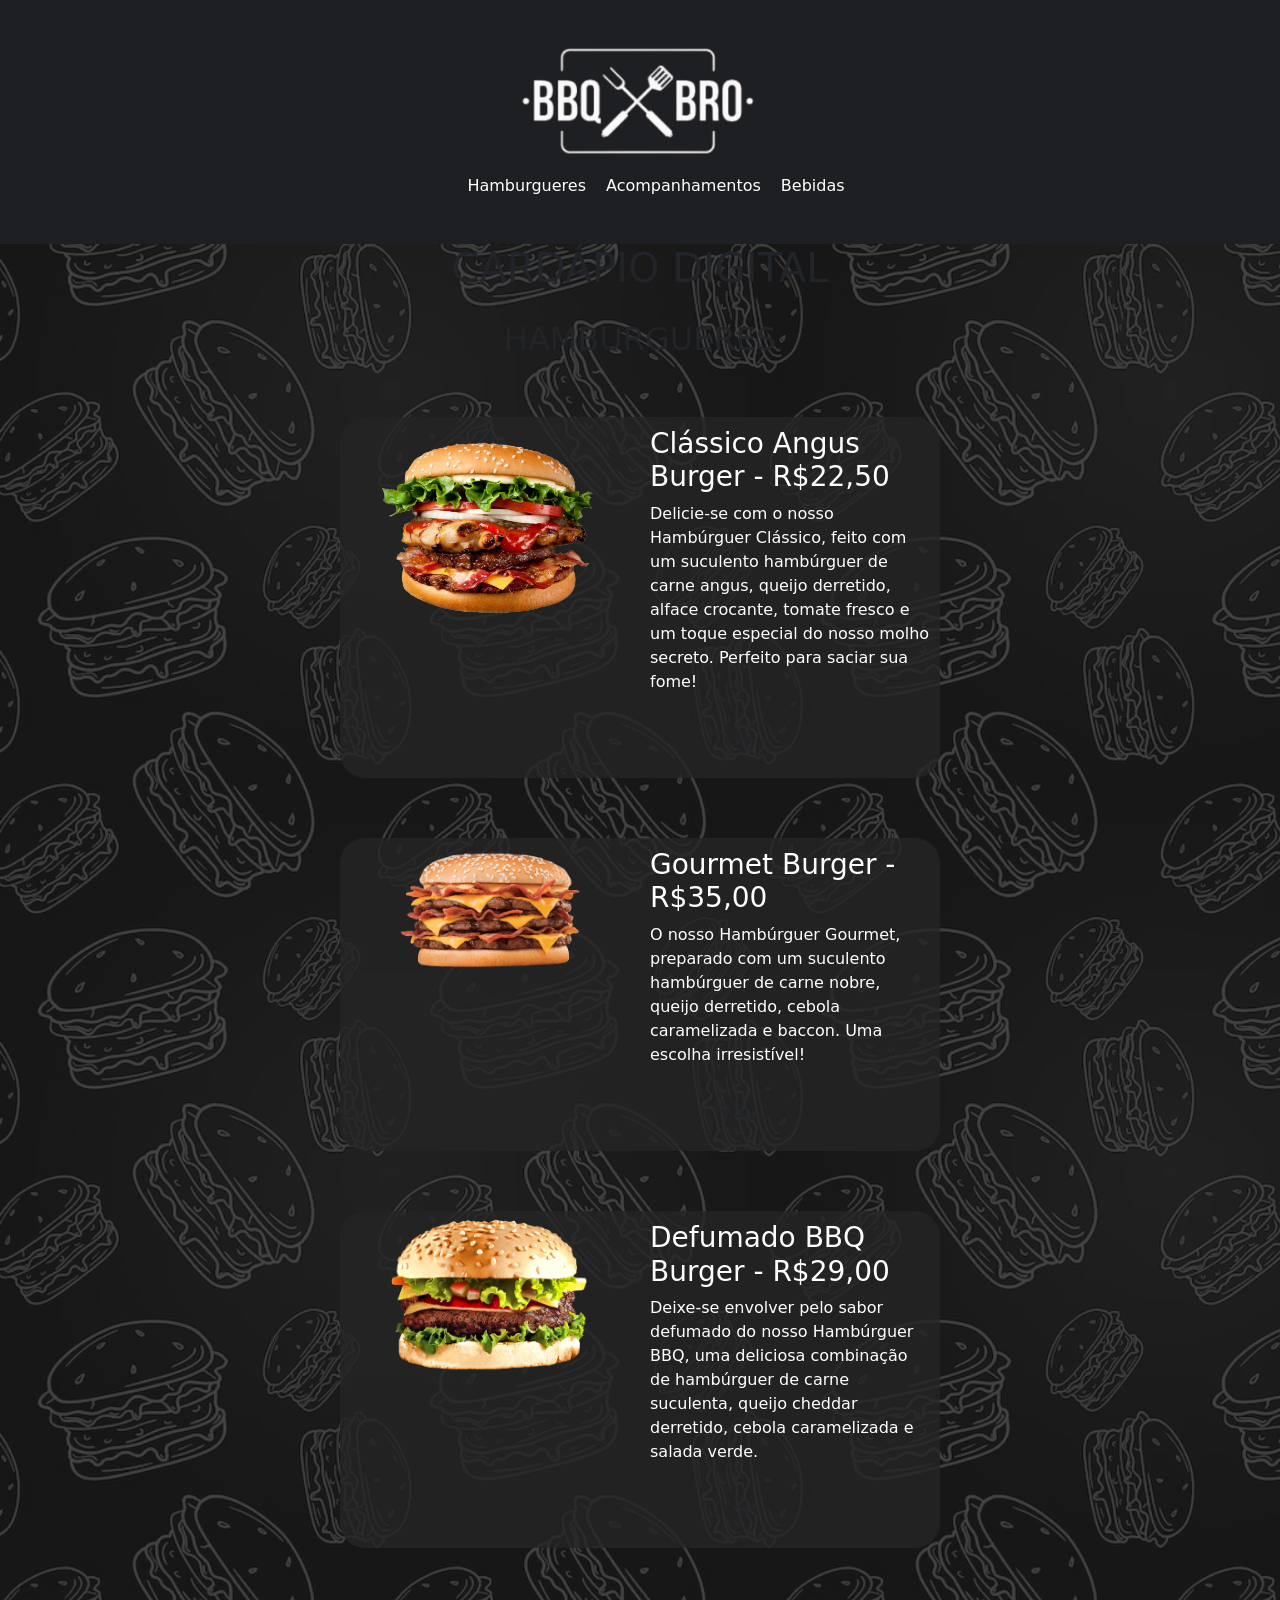
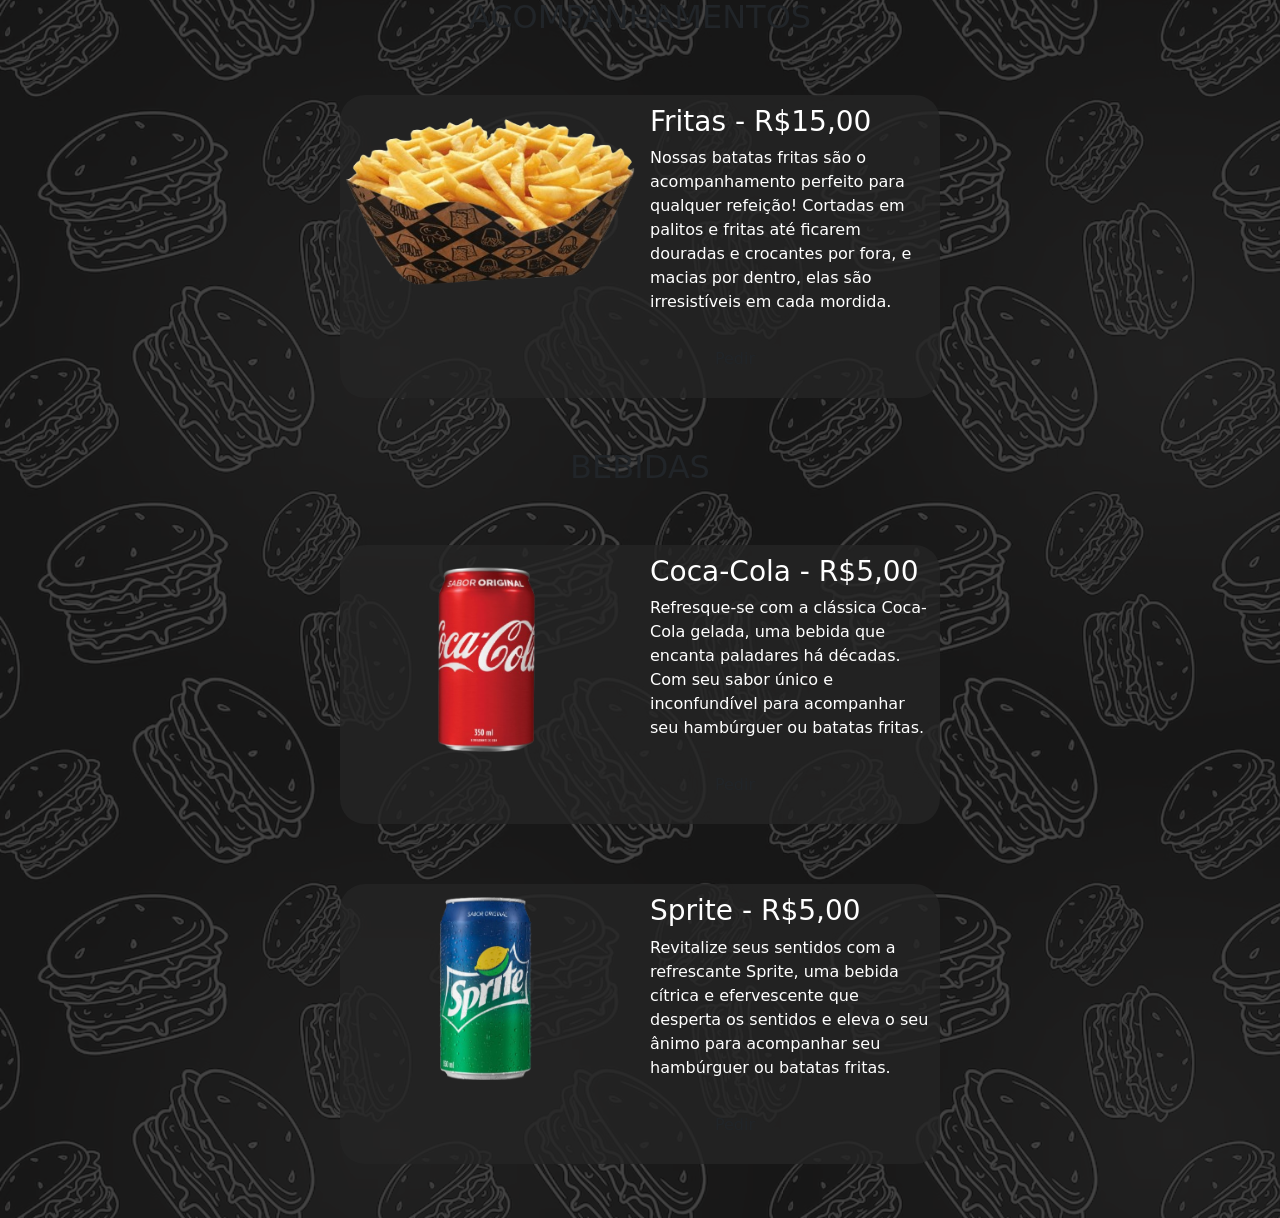
==== index.html @ b1266b19 "Update Bootstrap CSS version and clean up HTML structure" ====
<!DOCTYPE html>
<html lang="pt-br">

<head>
    <meta charset="UTF-8">
    <meta http-equiv="X-UA-Compatible" content="IE=edge">
    <meta name="viewport" content="width=device-width, initial-scale=1.0">
    <link href="https://cdn.jsdelivr.net/npm/bootstrap@5.0.2/dist/css/bootstrap.min.css" rel="stylesheet" integrity="sha384-EVSTQN3/azprG1Anm3QDgpJLIm9Nao0Yz1ztcQTwFspd3yD65VohhpuuCOmLASjC" crossorigin="anonymous">
    <link rel="stylesheet" href="style.css">

    <title>Cardápio Digital Live 13</title>
</head>

<body>

    <header>
        <img class="logo" src="imagens/logo.png" alt="Logo">
        <nav>
            <ul>
                <li><a href="#">Hamburgueres</a></li>
                <li><a href="#">Acompanhamentos</a></li>
                <li><a href="#">Bebidas</a></li>
            </ul>
        </nav>
    </header>


    <h1>CARDÁPIO DIGITAL</h1>
    <h2 id="burguer">HAMBURGUERES</h2>

    <div class="boxProduto">
        <div class="boxImg">  
            <img src="imagens/burger01.png">   
        </div>
        <div class="boxTexto">
            <h3>Clássico Angus Burger - R$22,50</h3>
            <p>
                Delicie-se com o nosso Hambúrguer Clássico, feito com um suculento hambúrguer de carne angus, queijo derretido, alface crocante, tomate fresco e um toque especial do nosso molho secreto. Perfeito para saciar sua fome!
            </p>
            <button class="btn">Pedir</button>
        </div>
    </div>

    <div class="boxProduto">
        <div class="boxImg">  
            <img src="imagens/burger02.png">   
        </div>
        <div class="boxTexto">
            <h3>Gourmet Burger - R$35,00</h3>
            <p>
                O nosso Hambúrguer Gourmet, preparado com um suculento hambúrguer de carne nobre, queijo derretido, cebola caramelizada e baccon. Uma escolha irresistível!
            </p>
            <button class="btn">Pedir</button>
        </div>
    </div>

    <div class="boxProduto">
        <div class="boxImg">  
            <img src="imagens/burger03.png">   
        </div>
        <div class="boxTexto">
            <h3>Defumado BBQ Burger - R$29,00</h3>
            <p>
                Deixe-se envolver pelo sabor defumado do nosso Hambúrguer BBQ, uma deliciosa combinação de hambúrguer de carne suculenta, queijo cheddar derretido, cebola caramelizada e salada verde.
            </p>
            <button class="btn">Pedir</button>
        </div>
    </div>
 
    <h2 id="acompanhamentos">ACOMPANHAMENTOS  </h2>
    <div class="boxProduto">
        <div class="boxImg">  
            <img src="imagens/acomp01.png">   
        </div>
        <div class="boxTexto">
            <h3> Fritas - R$15,00</h3>
            <p>
                Nossas batatas fritas são o acompanhamento perfeito para qualquer refeição! Cortadas em palitos e fritas até ficarem douradas e crocantes por fora, e macias por dentro, elas são irresistíveis em cada mordida. 
            </p>
            <button class="btn">Pedir</button>
        </div>
    </div>

    <h2 id="bebidas">BEBIDAS</h2>
    <div class="boxProduto">
        <div class="boxImg boxBebida">  
            <img src="imagens/bebida01.png">   
        </div>
        <div class="boxTexto boxBebida">
            <h3>Coca-Cola - R$5,00</h3>
            <p>
                Refresque-se com a clássica Coca-Cola gelada, uma bebida que encanta paladares há décadas. Com seu sabor único e inconfundível para acompanhar seu hambúrguer ou batatas fritas.
            </p>
            <button class="btn">Pedir</button>
        </div>
    </div>

    <div class="boxProduto">
        <div class="boxImg">  
            <img src="imagens/bebida02.png">   
        </div>
        <div class="boxTexto">
            <h3>Sprite - R$5,00</h3>
            <p>
                Revitalize seus sentidos com a refrescante Sprite, uma bebida cítrica e efervescente que desperta os sentidos e eleva o seu ânimo para acompanhar seu hambúrguer ou batatas fritas. 
            </p>
            <button class="btn">Pedir</button>
        </div>
    </div>
    <br>
  <link href="https://cdn.jsdelivr.net/npm/bootstrap@5.3.8/dist/css/bootstrap.min.css" rel="stylesheet" integrity="sha384-sRIl4kxILFvY47J16cr9ZwB07vP4J8+LH7qKQnuqkuIAvNWLzeN8tE5YBujZqJLB" crossorigin="anonymous">
</body>
</html>
---- style.css ----
*{
    padding: 0;
    margin: 0;
    box-sizing: border-box;
}

body {
    display: flex;
    flex-direction: column;
    align-items: center;
    background-image: url("/imagens/bg.png");
}


body::before{
    background-color: rgba(0, 0, 0, 0.2);
}

header{
    display: flex;
    flex-direction: column;
    justify-content: center;
    align-items: center;
    background-color: #1E1F22;
    padding: 30px;
    width: 100%;
}

.logo{
    display: flex;
    flex-direction: column;
    gap: 20px;
}

nav ul{
    display: flex;
    flex-direction: row;
    align-items: center;
    justify-content: center;
    list-style: none;
    gap: 20px;
    

}

nav ul li a{
    text-decoration: none;
    color: white;
}

nav ul li a:hover{
    color: #FFAE00;
}

h1{
    text-align: center;
    color:black;
    margin: 20px;
}

h2{
    color: orange;
    text-align: center;
    padding: 20px;
}

.boxProduto{
    display: flex;
    margin: 30px auto;
    width: 600px;
    height: auto;
    border-radius: 25px;
    background-color: rgba(37, 37, 37, 0.8);
}
@media (max-width: 100px) {
    .boxProduto {
        width: 100%;
    }
}

Img{
   width: 300px;
   height: auto;
}



.boxTexto{
    color: white;
    padding: 10px;
}

.btn{
    background-color: #FFAE00;
    padding: 10px;
    width: 150px;
    border-radius: 10px;
    color: white;
    margin: 10px;
   

}
.btn:hover{
    background-color: #a87403;
}
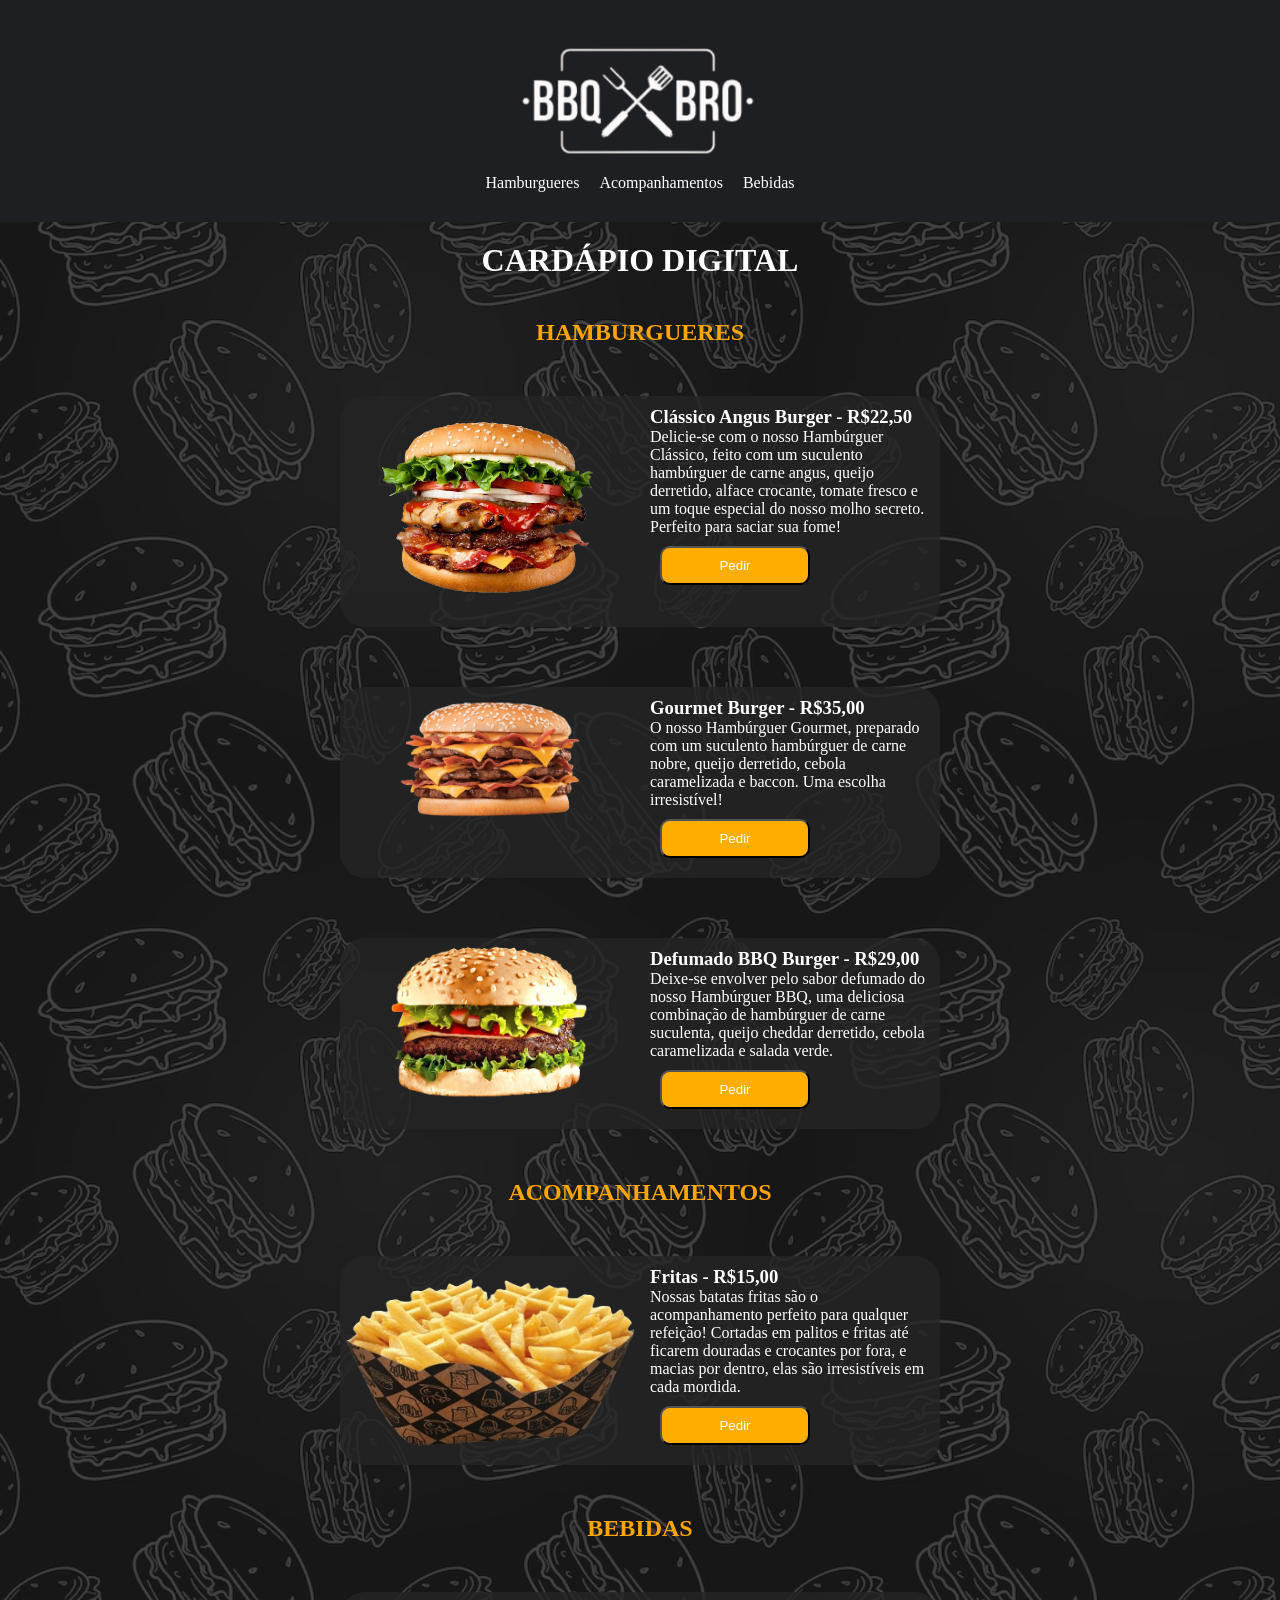
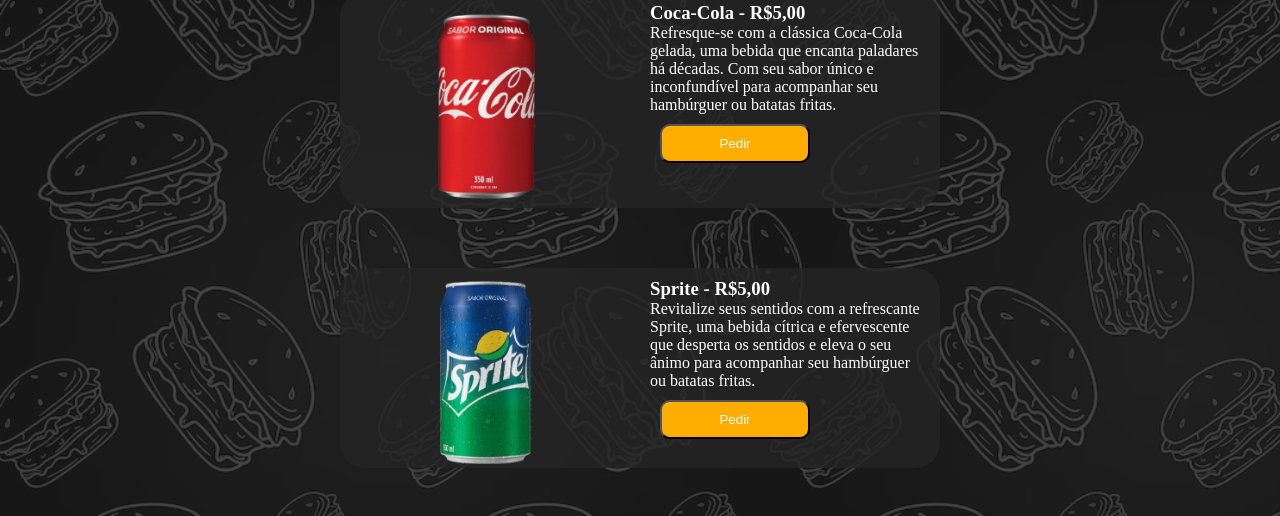
==== commit c6162979: "Remove outdated Bootstrap CSS link and update to version 5.3.8" ====
--- a/index.html
+++ b/index.html
@@ -5,7 +5,6 @@
     <meta charset="UTF-8">
     <meta http-equiv="X-UA-Compatible" content="IE=edge">
     <meta name="viewport" content="width=device-width, initial-scale=1.0">
-    <link href="https://cdn.jsdelivr.net/npm/bootstrap@5.0.2/dist/css/bootstrap.min.css" rel="stylesheet" integrity="sha384-EVSTQN3/azprG1Anm3QDgpJLIm9Nao0Yz1ztcQTwFspd3yD65VohhpuuCOmLASjC" crossorigin="anonymous">
     <link rel="stylesheet" href="style.css">
 
     <title>Cardápio Digital Live 13</title>
@@ -13,7 +12,7 @@
 
 <body>
 
-    <header>
+    <header class="w-100">
         <img class="logo" src="imagens/logo.png" alt="Logo">
         <nav>
             <ul>
@@ -108,6 +107,6 @@
         </div>
     </div>
     <br>
-  <link href="https://cdn.jsdelivr.net/npm/bootstrap@5.3.8/dist/css/bootstrap.min.css" rel="stylesheet" integrity="sha384-sRIl4kxILFvY47J16cr9ZwB07vP4J8+LH7qKQnuqkuIAvNWLzeN8tE5YBujZqJLB" crossorigin="anonymous">
+
 </body>
 </html>
--- a/style.css
+++ b/style.css
@@ -54,7 +54,7 @@
 
 h1{
     text-align: center;
-    color:black;
+    color: white;
     margin: 20px;
 }
 
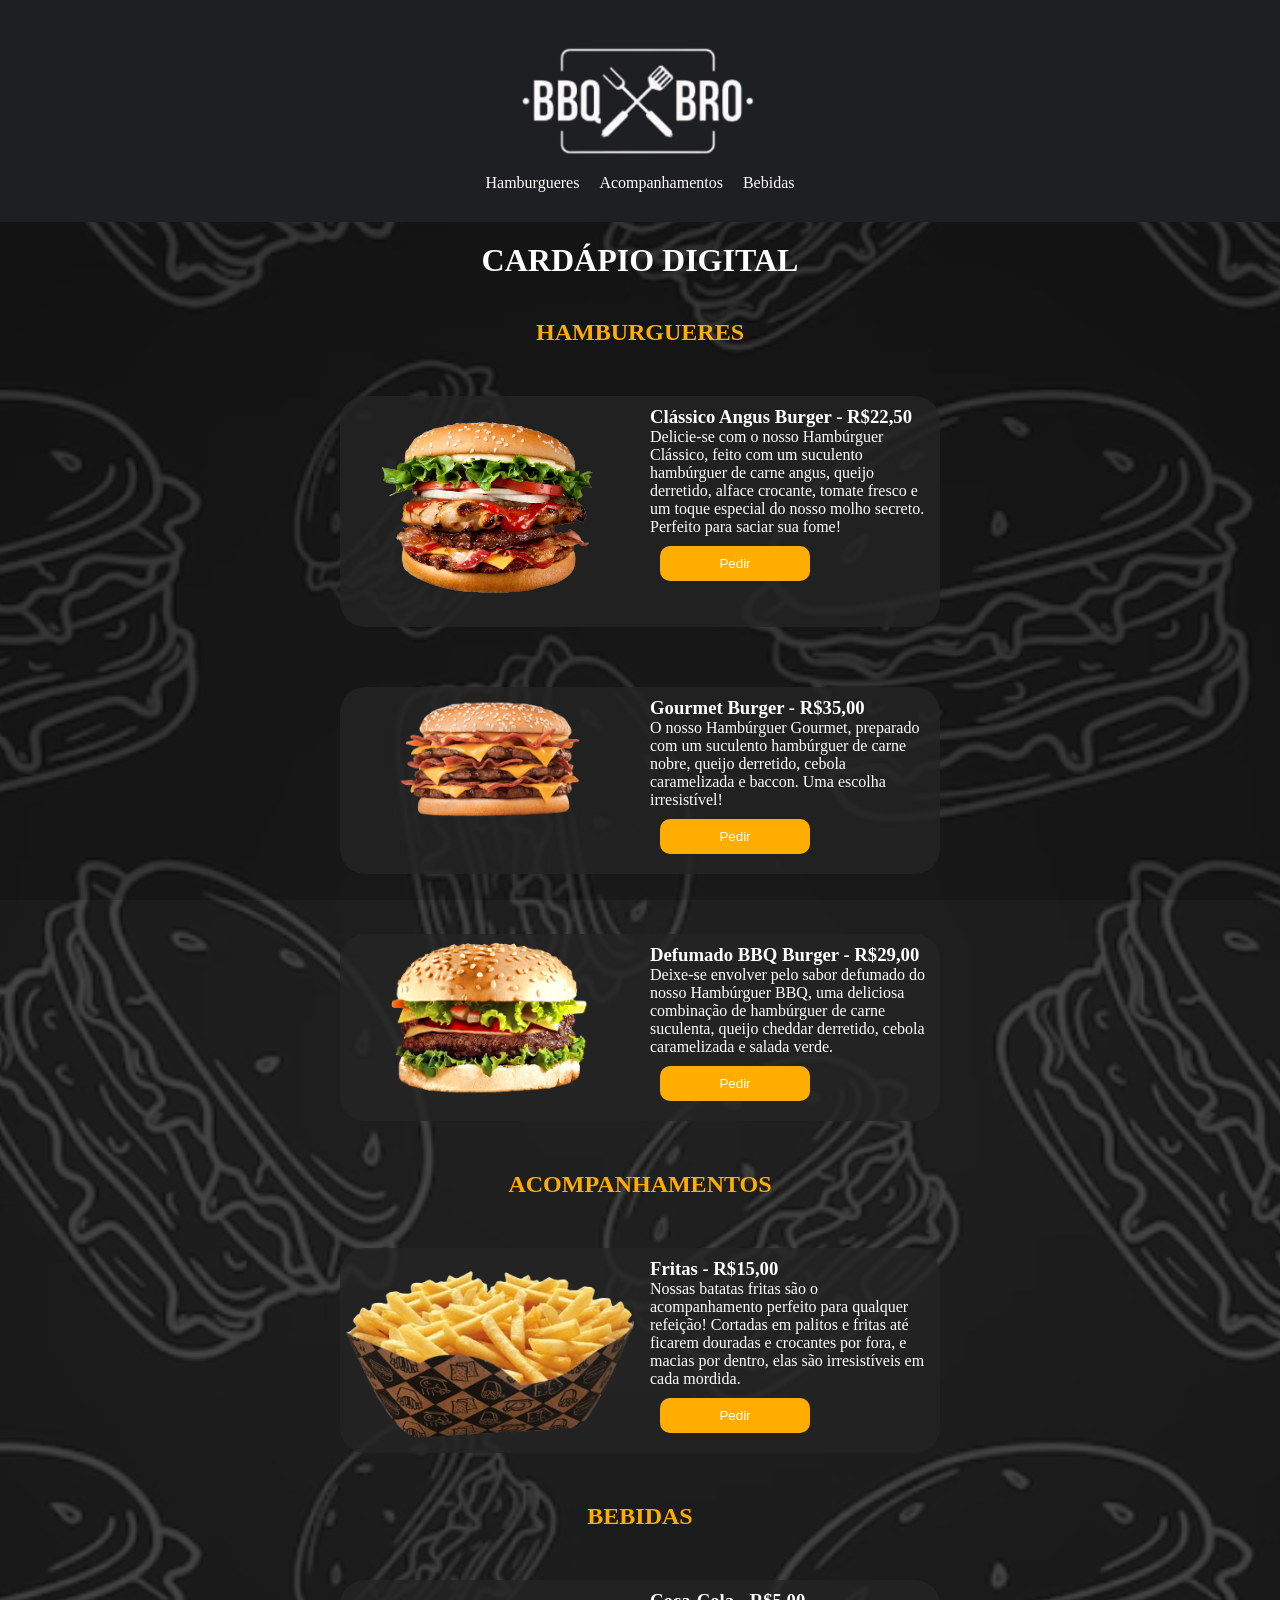
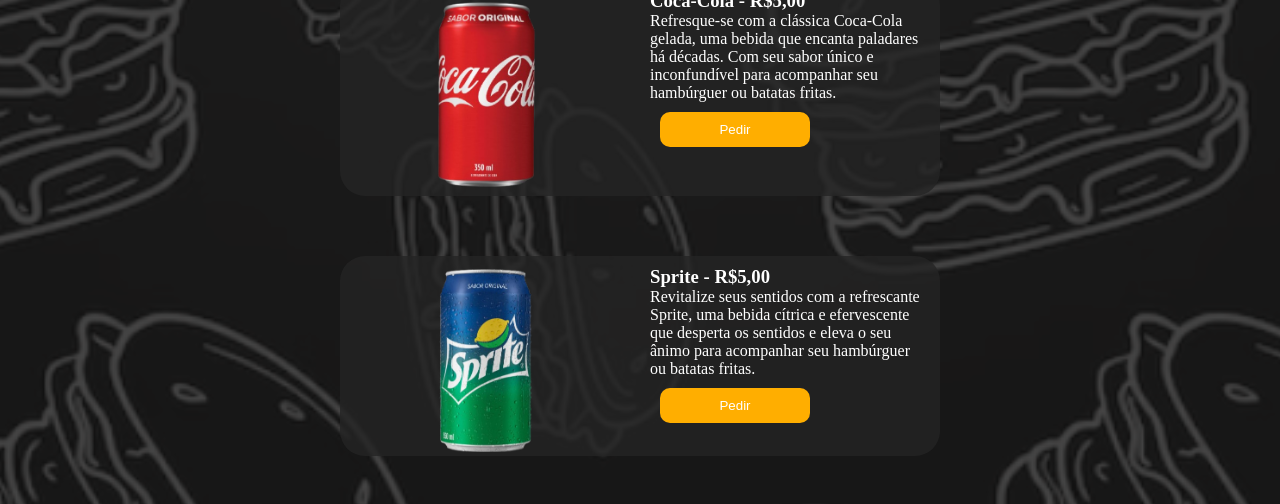
==== commit 429ef140: "Fix stylesheet link to use relative path" ====
--- a/index.html
+++ b/index.html
@@ -6,7 +6,6 @@
     <meta http-equiv="X-UA-Compatible" content="IE=edge">
     <meta name="viewport" content="width=device-width, initial-scale=1.0">
     <link rel="stylesheet" href="style.css">
-
     <title>Cardápio Digital Live 13</title>
 </head>
 
--- a/style.css
+++ b/style.css
@@ -1,105 +1,141 @@
-*{
+:root {
+    /* Cores principais */
+    --cor-fundo: #1E1F22;
+    --cor-texto: #ffffff;
+    --cor-destaque: #FFAE00;
+    --cor-destaque-hover: #a87403;
+
+    /* Cores auxiliares */
+    --cor-box: rgba(37, 37, 37, 0.8);
+    --cor-overlay: rgba(0, 0, 0, 0.2);
+}
+
+/* Reset */
+* {
     padding: 0;
     margin: 0;
     box-sizing: border-box;
 }
 
+/* Body */
 body {
     display: flex;
     flex-direction: column;
     align-items: center;
+    justify-content: center;
     background-image: url("/imagens/bg.png");
+    background-size: cover;
+    background-position: center;
+    min-height: 100vh;
+    color: var(--cor-texto);
 }
 
-
-body::before{
-    background-color: rgba(0, 0, 0, 0.2);
+/* Overlay (agora funciona corretamente) */
+body::before {
+    content: "";
+    position: fixed;
+    inset: 0;
+    background-color: var(--cor-overlay);
+    z-index: -1;
 }
 
-header{
+/* Header */
+header {
     display: flex;
     flex-direction: column;
     justify-content: center;
     align-items: center;
-    background-color: #1E1F22;
+    background-color: var(--cor-fundo);
     padding: 30px;
     width: 100%;
 }
 
-.logo{
+@media screen and (max-width: 768px) {
+    header {
+        padding: 15px;
+        width: 100%;
+    }
+}
+
+/* Logo */
+.logo {
     display: flex;
     flex-direction: column;
     gap: 20px;
 }
 
-nav ul{
+/* Menu */
+nav ul {
     display: flex;
-    flex-direction: row;
     align-items: center;
     justify-content: center;
     list-style: none;
     gap: 20px;
-    
-
 }
 
-nav ul li a{
+nav ul li a {
     text-decoration: none;
-    color: white;
+    color: var(--cor-texto);
+    transition: 0.3s;
 }
 
-nav ul li a:hover{
-    color: #FFAE00;
+nav ul li a:hover {
+    color: var(--cor-destaque);
 }
 
-h1{
+/* Títulos */
+h1 {
     text-align: center;
-    color: white;
     margin: 20px;
 }
 
-h2{
-    color: orange;
+h2 {
+    color: var(--cor-destaque);
     text-align: center;
     padding: 20px;
 }
 
-.boxProduto{
+/* Box Produto */
+.boxProduto {
     display: flex;
     margin: 30px auto;
     width: 600px;
-    height: auto;
     border-radius: 25px;
-    background-color: rgba(37, 37, 37, 0.8);
+    background-color: var(--cor-box);
+    overflow: hidden;
 }
-@media (max-width: 100px) {
+
+@media (max-width: 768px) {
     .boxProduto {
-        width: 100%;
+        flex-direction: column;
+        width: 90%;
     }
 }
 
-Img{
-   width: 300px;
-   height: auto;
+/* Imagem */
+img {
+    width: 300px;
+    height: auto;
 }
 
-
-
-.boxTexto{
-    color: white;
+/* Texto */
+.boxTexto {
     padding: 10px;
 }
 
-.btn{
-    background-color: #FFAE00;
+/* Botão */
+.btn {
+    background-color: var(--cor-destaque);
     padding: 10px;
     width: 150px;
     border-radius: 10px;
-    color: white;
+    color: var(--cor-texto);
     margin: 10px;
-   
+    border: none;
+    cursor: pointer;
+    transition: 0.3s;
+}
 
-}
-.btn:hover{
-    background-color: #a87403;
+.btn:hover {
+    background-color: var(--cor-destaque-hover);
 }
